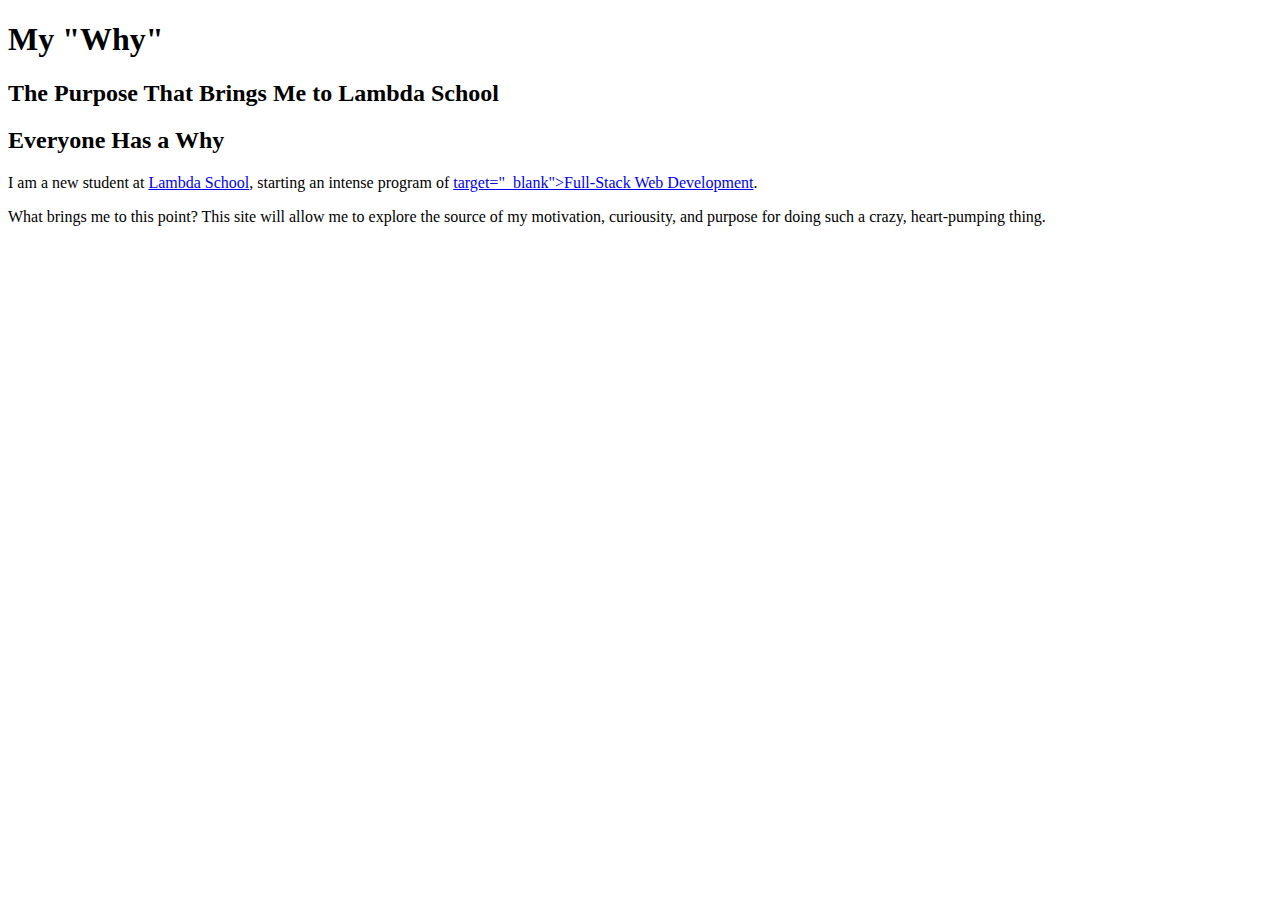
==== index.html @ 0f28d239 "Initial commit" ====
<!doctype html>

<html lang="en">
<head>
  <meta charset="utf-8">
  <title>My Why For Becoming a Lambda School Student</title>
  <meta name="description" content="tribute page and explanation">
  <meta name="author" content="Heather Nuffer">
  <link rel="stylesheet" href="styles.css">
  <meta name="viewport" content="width=device-width, initial-scale=1.0">

</head>

<body>
  <header>
    <h1> My "Why"
      <h2>The Purpose That Brings Me to Lambda School</h2>

    </header>
    <section id="introduction">
      <h2>Everyone Has a Why</h2>
      <p>I am a new student at <a href="https://lambdaschool.com/"
        target="_blank">Lambda School</a>, starting
        an intense program of <a href="https://lambdaschool.com/courses/full-stack-web-development">
          target="_blank">Full-Stack Web Development</a>.
      <p>What brings me to this point? This site will allow me
      to explore the source of my motivation, curiousity, and purpose for doing such
      a crazy, heart-pumping thing. </p>


    </section>

</body>
</html>
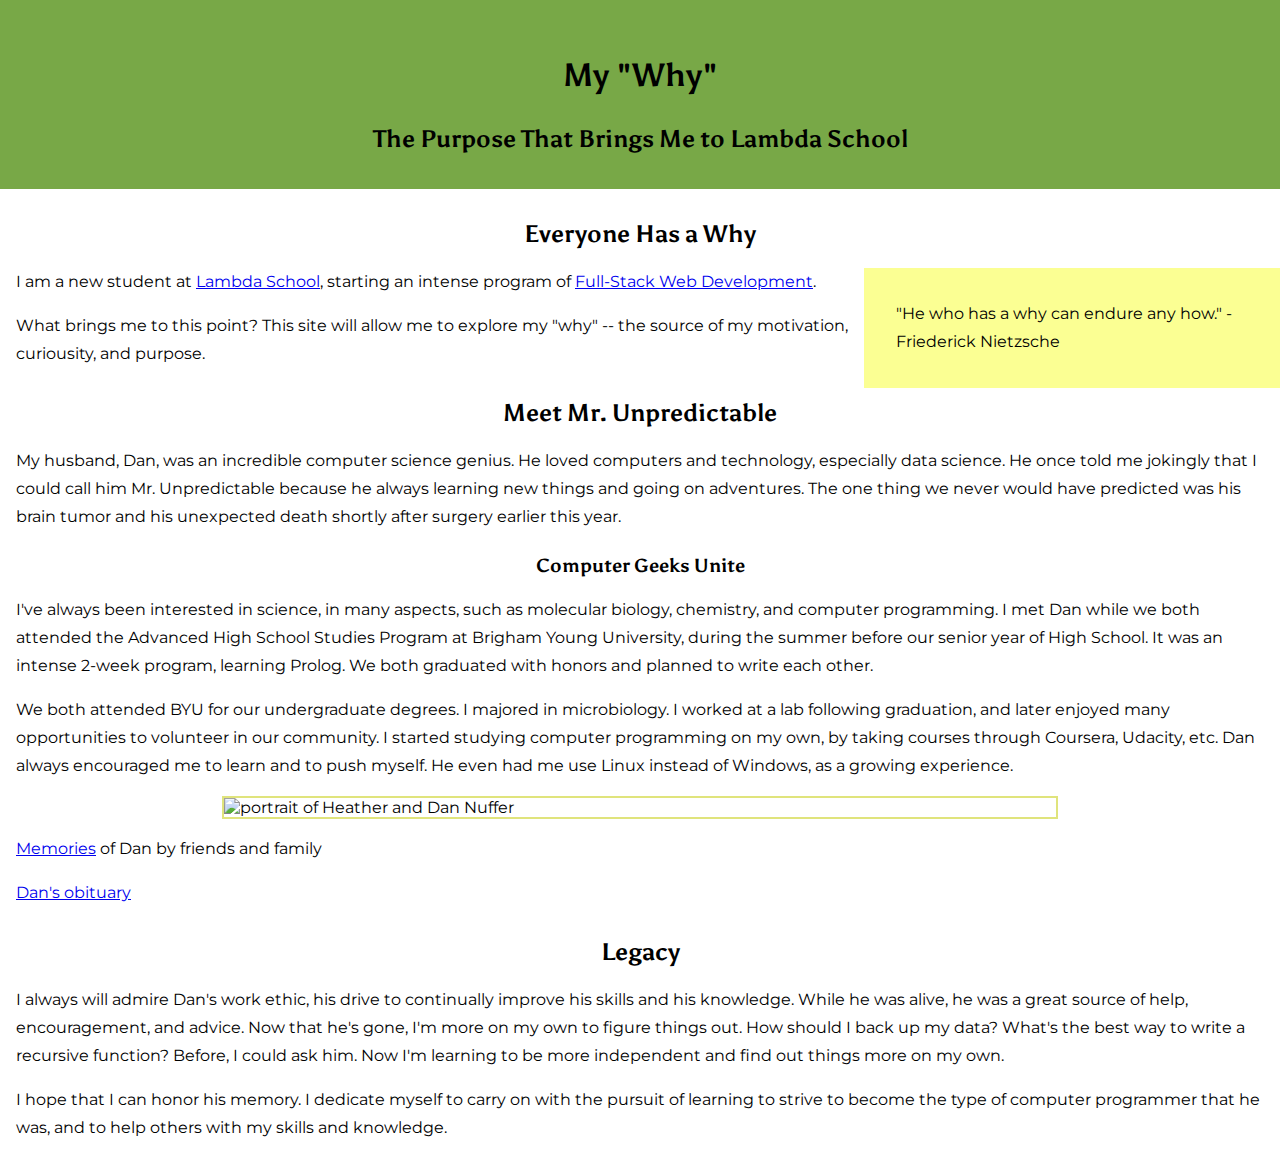
==== commit 245f0b05: "feat: more content and photo" ====
--- a/index.html
+++ b/index.html
@@ -17,18 +17,75 @@
       <h2>The Purpose That Brings Me to Lambda School</h2>
 
     </header>
+
+
+
     <section id="introduction">
       <h2>Everyone Has a Why</h2>
+      
+      <aside><p>"He who has a why can endure any how." - Friederick Nietzsche
+      </aside>
+
       <p>I am a new student at <a href="https://lambdaschool.com/"
         target="_blank">Lambda School</a>, starting
-        an intense program of <a href="https://lambdaschool.com/courses/full-stack-web-development">
+        an intense program of <a href="https://lambdaschool.com/courses/full-stack-web-development"
           target="_blank">Full-Stack Web Development</a>.
       <p>What brings me to this point? This site will allow me
-      to explore the source of my motivation, curiousity, and purpose for doing such
-      a crazy, heart-pumping thing. </p>
-
+      to explore my "why" -- the source of my motivation, curiousity, and purpose.</p>
 
     </section>
 
+
+    <section id="meetDan">
+      <h2>Meet Mr. Unpredictable</h2>
+      <p>My husband, Dan, was an incredible computer science genius.
+        He loved computers and technology, especially data science. He once
+        told me jokingly that I could call him Mr. Unpredictable because he always
+        learning new things and going on adventures. The one thing
+        we never would have predicted was his brain tumor and his unexpected death
+        shortly after surgery earlier this year.
+
+        <h3>Computer Geeks Unite</h3>
+        <p>I've always been interested in science, in many aspects, such as molecular
+        biology, chemistry, and computer programming. I met Dan while we both
+        attended the Advanced High School Studies Program at Brigham Young
+        University, during the summer before our senior year of High School.
+        It was an intense 2-week program, learning Prolog. We both graduated with
+        honors and planned to write each other.</p>
+
+        <p>We both attended BYU for our undergraduate degrees. I majored in
+          microbiology. I worked at a lab following graduation, and later
+          enjoyed many opportunities to volunteer in our community. I started
+          studying computer programming on my own, by taking courses through
+          Coursera, Udacity, etc. Dan always encouraged me to learn and to push
+          myself. He even had me use Linux instead of Windows, as a growing
+          experience.</p>
+
+        <img src="images/HeatherAndDanNuffer.jpg" alt="portrait of Heather and Dan Nuffer" />
+    </section>
+
+        <p><a href="https://www.weremember.com/dan-nuffer/7s9k/memories"
+          target="_blank">Memories</a> of Dan by friends and family</p>
+        <p><a href="https://www.warenski.com/nuffer.php" target="_blank">
+          Dan's obituary</a>
+
+      <section id="legacy">
+        <h2>Legacy</h2>
+        <p>I always will admire Dan's work ethic, his drive to continually improve
+          his skills and his knowledge. While he was alive, he was a great source of
+          help, encouragement, and advice. Now that he's gone, I'm more on my own
+          to figure things out. How should I back up my data? What's the best
+          way to write a recursive function? Before, I could ask him. Now I'm
+          learning to be more independent and find out things more on my own.
+          </p>
+
+          <p>I hope that I can honor his memory. I dedicate myself to carry on with
+            the pursuit of learning to strive to become the type of computer
+            programmer that he was, and to help others with my
+              skills and knowledge.</p>
+            </head>
+        </section>
+
+
 </body>
 </html>
--- a/styles.css
+++ b/styles.css
@@ -0,0 +1,43 @@
+@import url('https://fonts.googleapis.com/css?family=Asul|Montserrat&display=swap');
+
+body {
+  font-family: 'Montserrat', sans-serif;
+  margin: 0;
+  padding: 0;
+}
+
+header {
+  background-color: #78a847;
+  padding: 1em;
+}
+
+h1 {
+  font-size: 2em;
+}
+
+
+h1, h2, h3 {
+    font-family: 'Asul', cursive;
+    text-align: center;
+    margin-top: 1.25em;
+}
+
+img {
+  max-width: 65%;
+  margin: 0 auto;
+  display: block;
+  border: 2px solid #e0e47c;
+
+}
+
+p {
+  line-height: 1.75em;
+  margin: 1em;
+}
+
+aside {
+  float: right;
+  padding: 1em;
+  background-color: #fbff93;
+  width: 30%;
+}
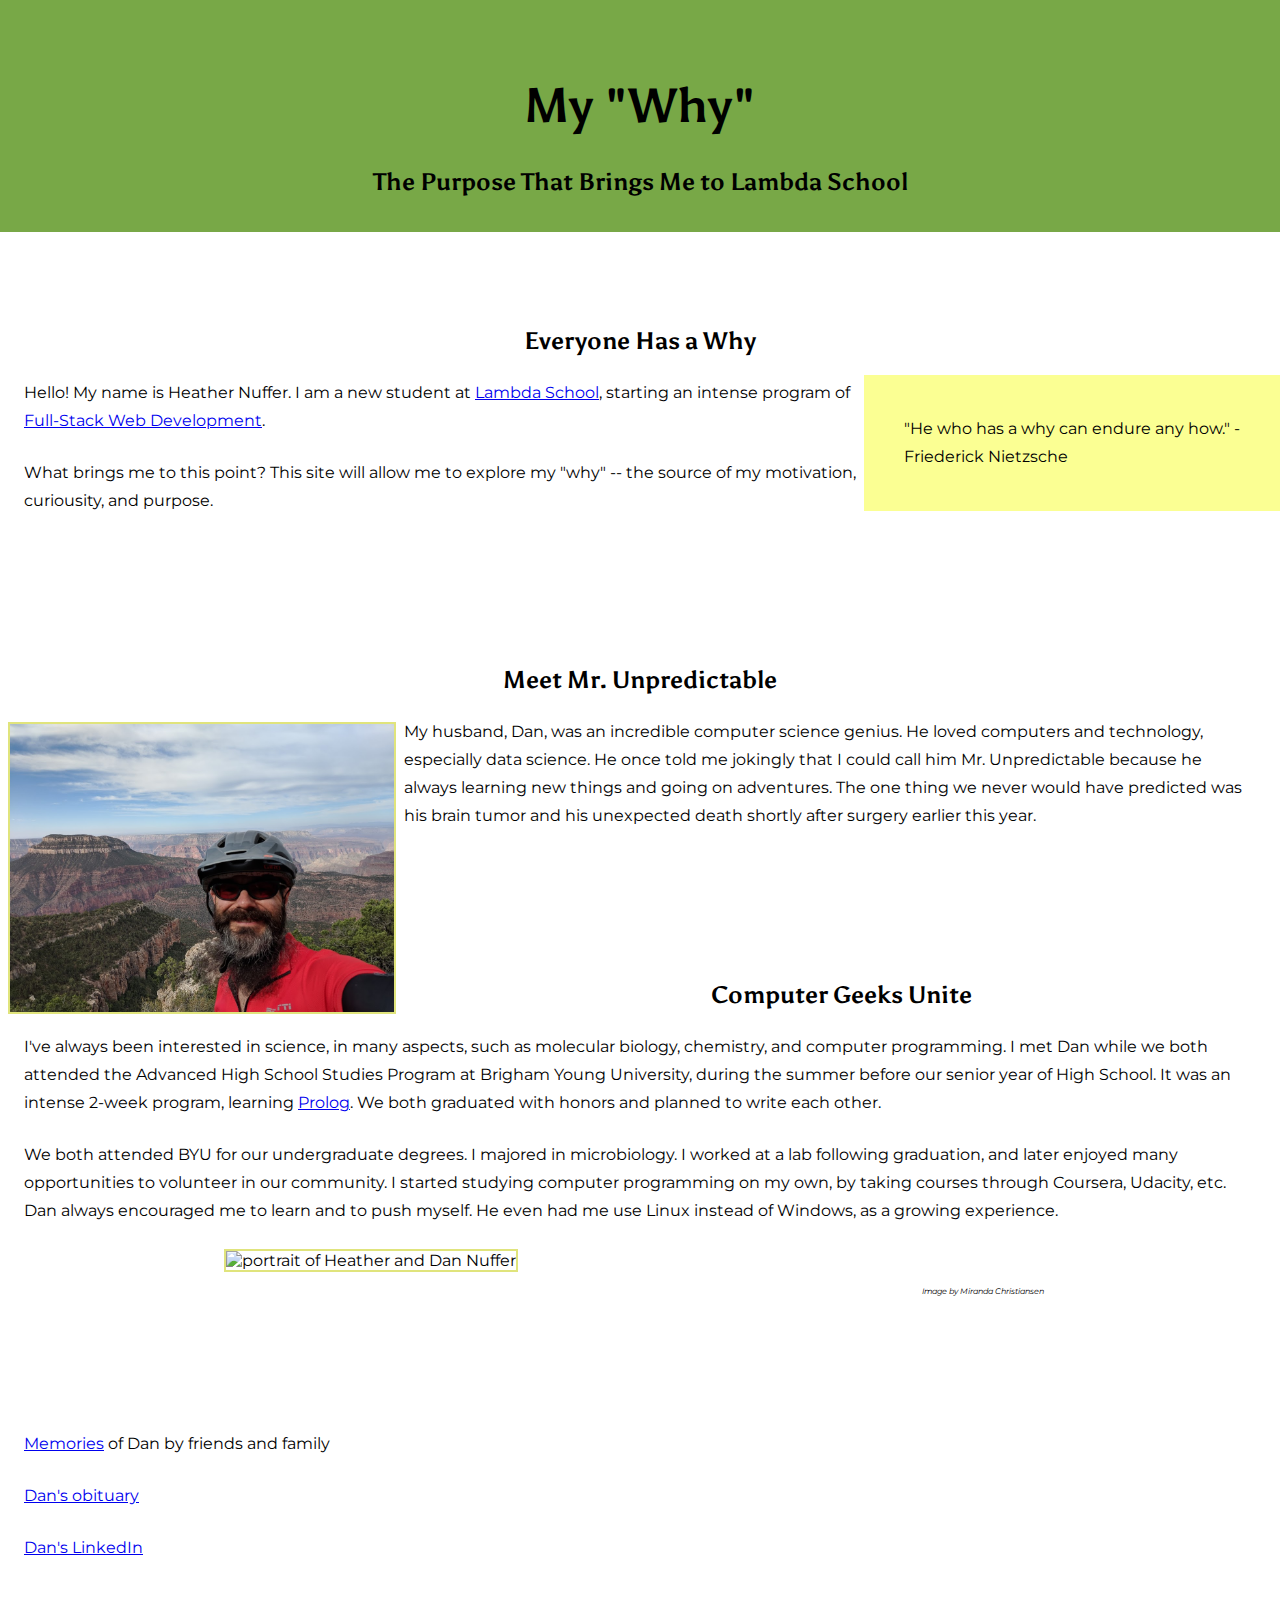
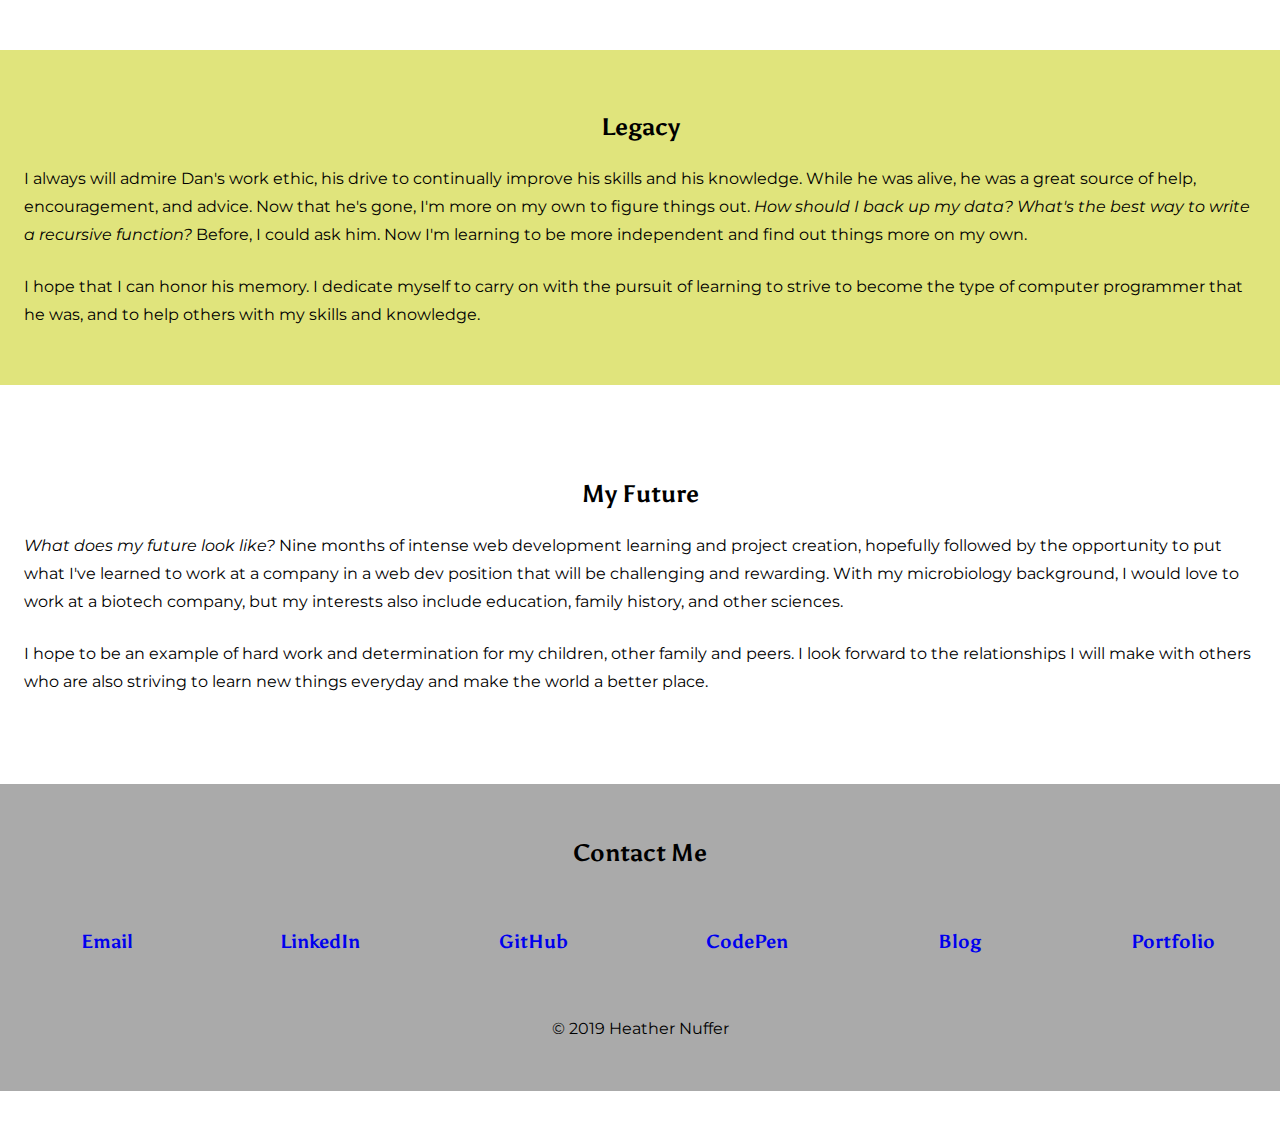
==== commit 1fb2c81f: "Feat: new image, footer content" ====
--- a/index.html
+++ b/index.html
@@ -22,11 +22,11 @@
 
     <section id="introduction">
       <h2>Everyone Has a Why</h2>
-      
+
       <aside><p>"He who has a why can endure any how." - Friederick Nietzsche
       </aside>
 
-      <p>I am a new student at <a href="https://lambdaschool.com/"
+      <p>Hello! My name is Heather Nuffer. I am a new student at <a href="https://lambdaschool.com/"
         target="_blank">Lambda School</a>, starting
         an intense program of <a href="https://lambdaschool.com/courses/full-stack-web-development"
           target="_blank">Full-Stack Web Development</a>.
@@ -38,19 +38,26 @@
 
     <section id="meetDan">
       <h2>Meet Mr. Unpredictable</h2>
+
+      <img id="bikePic" src="images/DanNufferBiking.jpg" alt="Dan Nuffer on a bike ride" />
+
       <p>My husband, Dan, was an incredible computer science genius.
         He loved computers and technology, especially data science. He once
         told me jokingly that I could call him Mr. Unpredictable because he always
         learning new things and going on adventures. The one thing
         we never would have predicted was his brain tumor and his unexpected death
         shortly after surgery earlier this year.
+    </section>
 
-        <h3>Computer Geeks Unite</h3>
+    <section id="together">
+
+        <h2>Computer Geeks Unite</h2>
         <p>I've always been interested in science, in many aspects, such as molecular
         biology, chemistry, and computer programming. I met Dan while we both
         attended the Advanced High School Studies Program at Brigham Young
         University, during the summer before our senior year of High School.
-        It was an intense 2-week program, learning Prolog. We both graduated with
+        It was an intense 2-week program, learning <a href="https://www.geeksforgeeks.org/prolog-an-introduction/"
+        target = "_blank">Prolog</a>. We both graduated with
         honors and planned to write each other.</p>
 
         <p>We both attended BYU for our undergraduate degrees. I majored in
@@ -61,21 +68,29 @@
           myself. He even had me use Linux instead of Windows, as a growing
           experience.</p>
 
-        <img src="images/HeatherAndDanNuffer.jpg" alt="portrait of Heather and Dan Nuffer" />
+        <figure>
+          <img src="images/HeatherAndDanNuffer.jpg" alt="portrait of Heather and Dan Nuffer" />
+          <figcaption><p class="source">Image by Miranda Christiansen</p>
+          </figcaption>
+        </figure>
     </section>
 
+    <section id="links">
         <p><a href="https://www.weremember.com/dan-nuffer/7s9k/memories"
           target="_blank">Memories</a> of Dan by friends and family</p>
         <p><a href="https://www.warenski.com/nuffer.php" target="_blank">
           Dan's obituary</a>
+        <p><a href="https://www.linkedin.com/in/dannuffer/"
+          target="_blank">Dan's LinkedIn</a>
+    </section>
 
-      <section id="legacy">
+    <section id="legacy">
         <h2>Legacy</h2>
         <p>I always will admire Dan's work ethic, his drive to continually improve
           his skills and his knowledge. While he was alive, he was a great source of
           help, encouragement, and advice. Now that he's gone, I'm more on my own
-          to figure things out. How should I back up my data? What's the best
-          way to write a recursive function? Before, I could ask him. Now I'm
+          to figure things out. <span class="questions">How should I back up my data? What's the best
+          way to write a recursive function?</span> Before, I could ask him. Now I'm
           learning to be more independent and find out things more on my own.
           </p>
 
@@ -84,8 +99,56 @@
             programmer that he was, and to help others with my
               skills and knowledge.</p>
             </head>
+      </section>
+
+      <section>
+          <h2>My Future</h2>
+          <p><span class="questions">What does my future look like?</span> Nine months of intense web development
+            learning and project creation, hopefully followed by the opportunity to put what I've learned
+            to work at a company in a web dev position that will be challenging
+            and rewarding. With my microbiology background, I would love to work
+            at a biotech company, but my interests also include education, family
+            history, and other sciences.</p>
+
+          <p>I hope to be an example of hard work and determination for my children,
+          other family and peers. I look forward to the relationships I will make
+          with others who are also striving to learn new things everyday and make the
+          world a better place.</p>
+
+      </section>
+
+      <footer>
+        <div id="contact-title">
+          <h2>Contact Me</h2>
+        </div>
+
+        <section id="contact">
+
+          <div class="contact-circle">
+            <a href="mailto:zzzuzz@gmail.com"><h3>Email</h3></a>
+          </div>
+
+          <div class="contact-circle">
+            <a id="profile-link" href="https://www.linkedin.com/in/heather-nuffer/" target="_blank"><h3>LinkedIn</h3></a>
+          </div>
+          <div class="contact-circle">
+            <a href="https://github.com/ethyl2" target="_blank"><h3>GitHub</h3></a>
+          </div>
+          <div class="contact-circle">
+            <a href="https://codepen.io/ethyl2/" target="_blank"><h3>CodePen</h3></a>
+          </div>
+          <div class="contact-circle">
+            <a href="https://creativejuice-head.blogspot.com/" target="_blank"><h3>Blog</h3></a>
+          </div>
+          <div class="contact-circle">
+          <a href="https://codepen.io/ethyl2/full/ejvway" target="_blank"><h3>Portfolio</h3></a>
+          </div>
         </section>
 
+        <section id="copyright">
+          <p>&copy; 2019 Heather Nuffer</p>
+        </section>
 
+      </footer>
 </body>
 </html>
--- a/styles.css
+++ b/styles.css
@@ -12,7 +12,7 @@
 }
 
 h1 {
-  font-size: 2em;
+  font-size: 3em;
 }
 
 
@@ -22,17 +22,21 @@
     margin-top: 1.25em;
 }
 
-img {
+figure {
+  position: inline-block;
   max-width: 65%;
   margin: 0 auto;
-  display: block;
+}
+
+img {
+  margin: 0 auto;
   border: 2px solid #e0e47c;
-
+  max-width: 100%;
 }
 
 p {
   line-height: 1.75em;
-  margin: 1em;
+  margin: 1.5em;
 }
 
 aside {
@@ -41,3 +45,59 @@
   background-color: #fbff93;
   width: 30%;
 }
+
+section {
+  margin: 2em 0;
+  padding: 2em 0;
+}
+
+#bikePic {
+  float: left;
+  max-width: 30%;
+  margin: 0.5em;
+}
+
+.questions {
+  font-style: italic;
+}
+
+figcaption {
+  font-size: 0.5em;
+  font-style: italic;
+  text-align: right;
+}
+#legacy {
+  background-color: #e0e47c;
+}
+
+footer {
+  margin: 2em 0;
+  background-color: #aaa;
+  padding: 1.5em 0;
+  text-align: center;
+}
+
+footer section {
+  margin: 0;
+  padding: 0;
+}
+
+#contact {
+  display: grid;
+  grid-template-columns: repeat(6, 1fr);
+  width: 100vw;
+
+}
+
+.contact-circle {
+  height: 4em;
+  margin: 1em;
+  padding-top: 0.5em;
+}
+
+.contact-circle a {
+  text-decoration: none;
+}
+
+.contact-circle h3 {
+  margin: 1em;
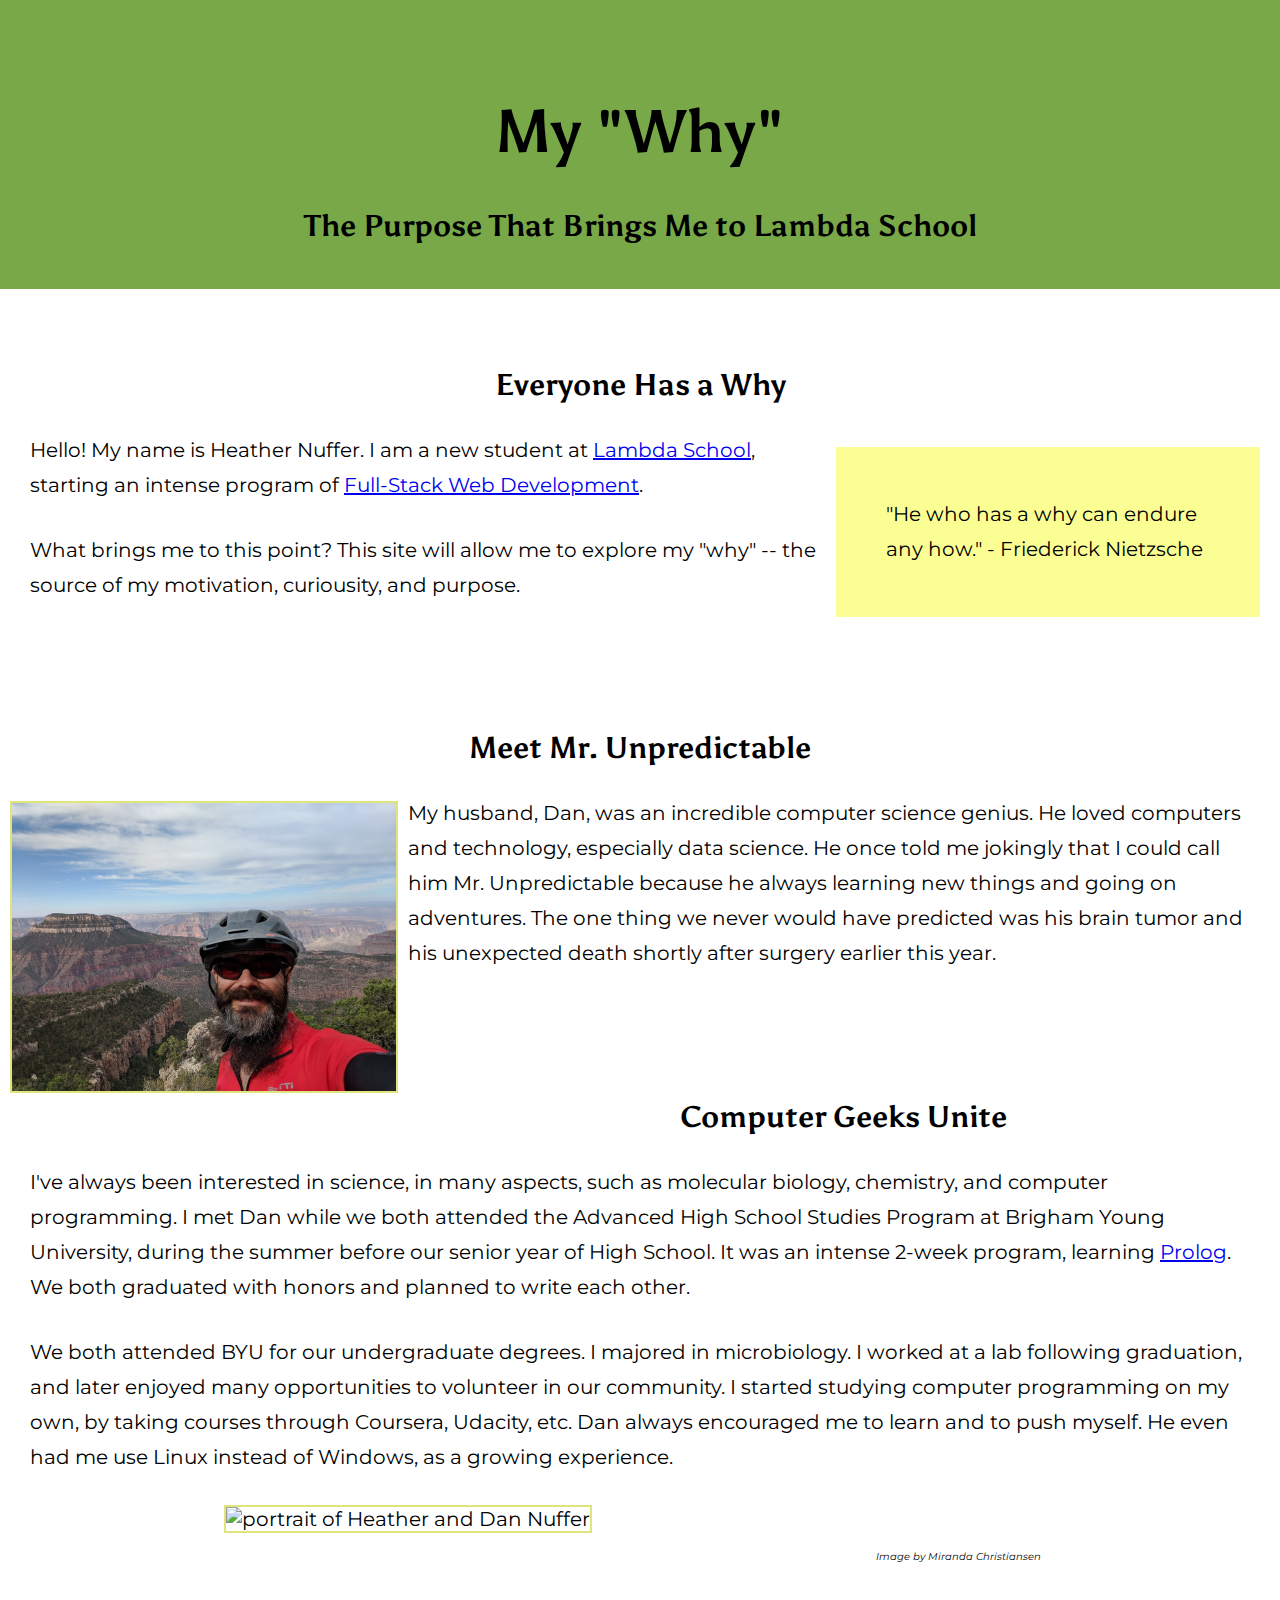
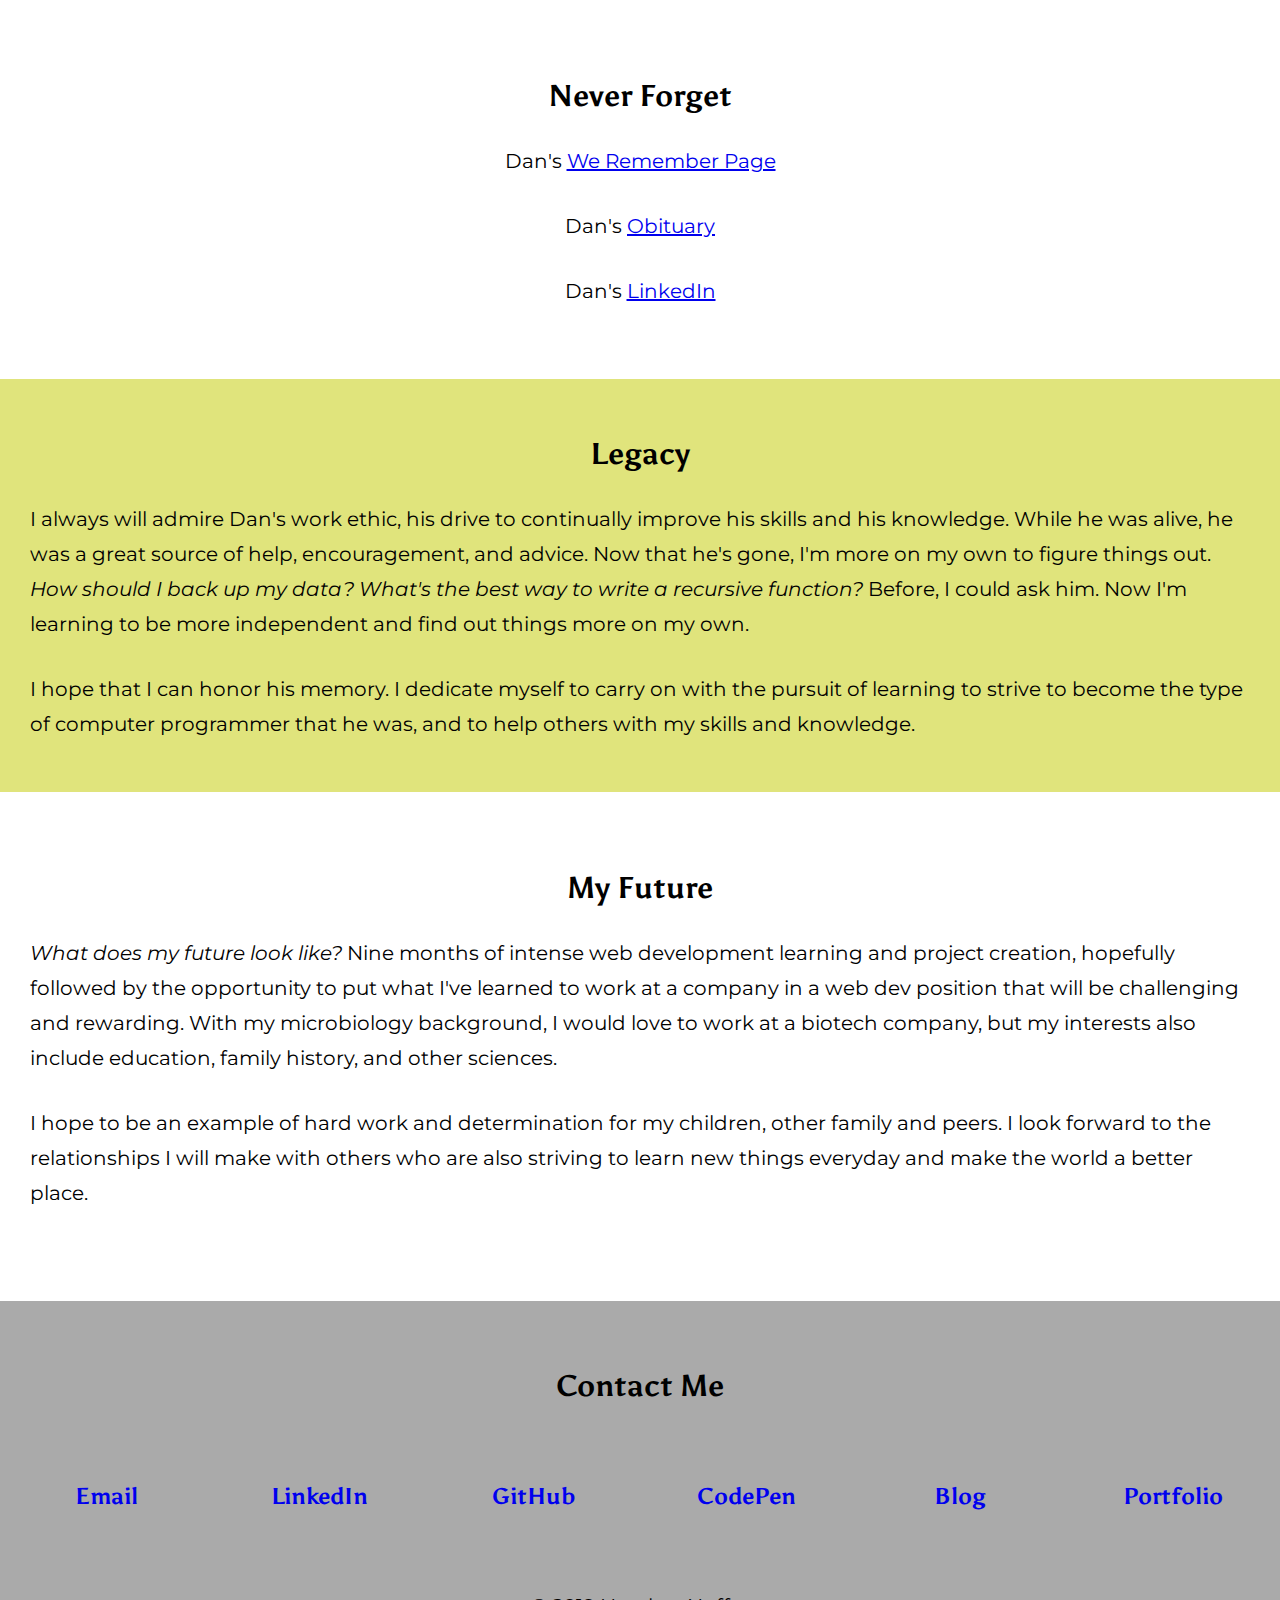
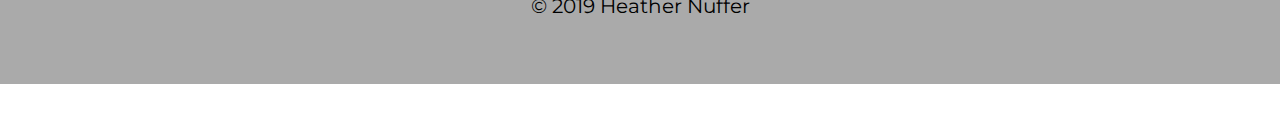
==== commit a390922b: "feat: Improve content placement" ====
--- a/index.html
+++ b/index.html
@@ -76,12 +76,13 @@
     </section>
 
     <section id="links">
-        <p><a href="https://www.weremember.com/dan-nuffer/7s9k/memories"
-          target="_blank">Memories</a> of Dan by friends and family</p>
-        <p><a href="https://www.warenski.com/nuffer.php" target="_blank">
-          Dan's obituary</a>
-        <p><a href="https://www.linkedin.com/in/dannuffer/"
-          target="_blank">Dan's LinkedIn</a>
+      <h2>Never Forget</h2>
+      <p>Dan's <a href="https://www.weremember.com/dan-nuffer/7s9k/memories"
+        target="_blank">We Remember Page</a></p>
+      <p>Dan's <a href="https://www.warenski.com/nuffer.php" target="_blank">
+        Obituary</a>
+      <p>Dan's <a href="https://www.linkedin.com/in/dannuffer/"
+        target="_blank">LinkedIn</a>
     </section>
 
     <section id="legacy">
--- a/styles.css
+++ b/styles.css
@@ -4,6 +4,7 @@
   font-family: 'Montserrat', sans-serif;
   margin: 0;
   padding: 0;
+  font-size: 1.25em;
 }
 
 header {
@@ -44,11 +45,12 @@
   padding: 1em;
   background-color: #fbff93;
   width: 30%;
+  margin: 1em;
 }
 
 section {
-  margin: 2em 0;
-  padding: 2em 0;
+  margin: 1em 0;
+  padding: 1em 0;
 }
 
 #bikePic {
@@ -66,6 +68,11 @@
   font-style: italic;
   text-align: right;
 }
+
+#links p {
+  text-align: center;
+}
+
 #legacy {
   background-color: #e0e47c;
 }
@@ -85,8 +92,8 @@
 #contact {
   display: grid;
   grid-template-columns: repeat(6, 1fr);
+  justify-content: space-around;
   width: 100vw;
-
 }
 
 .contact-circle {
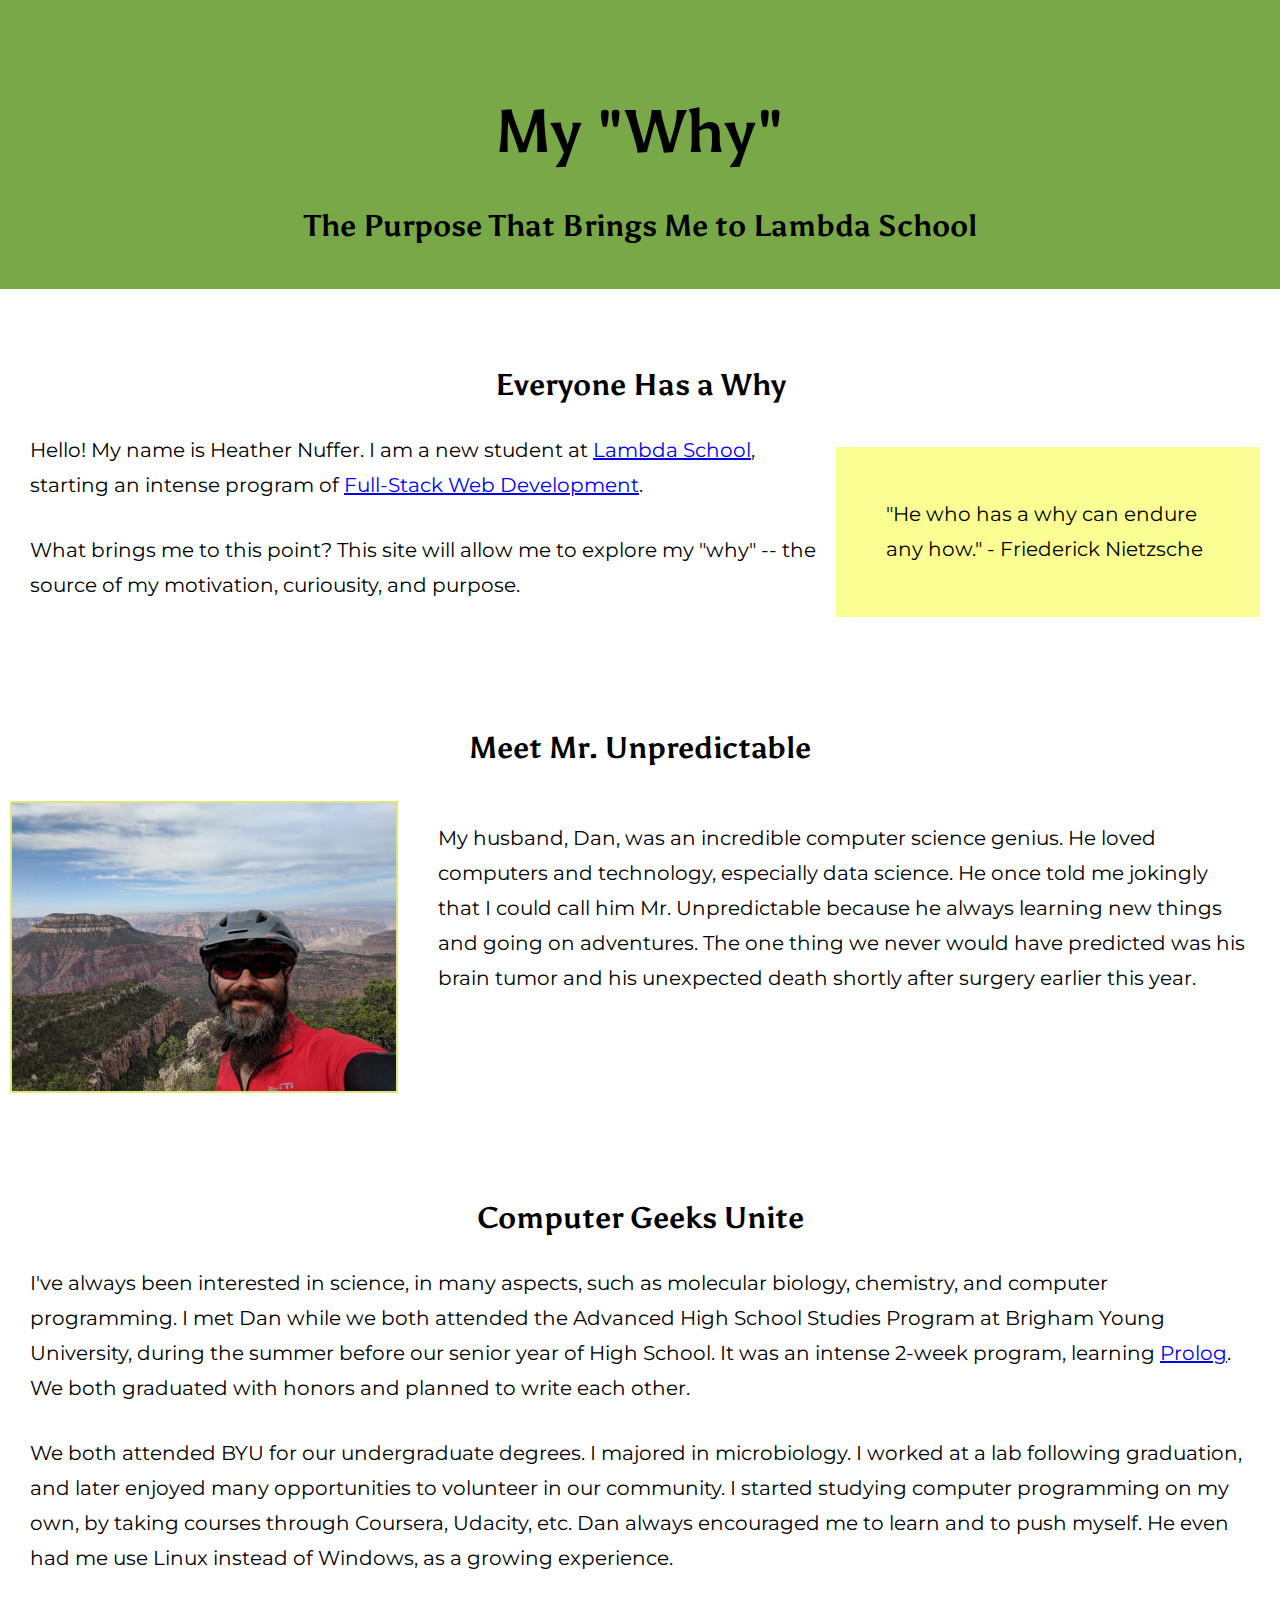
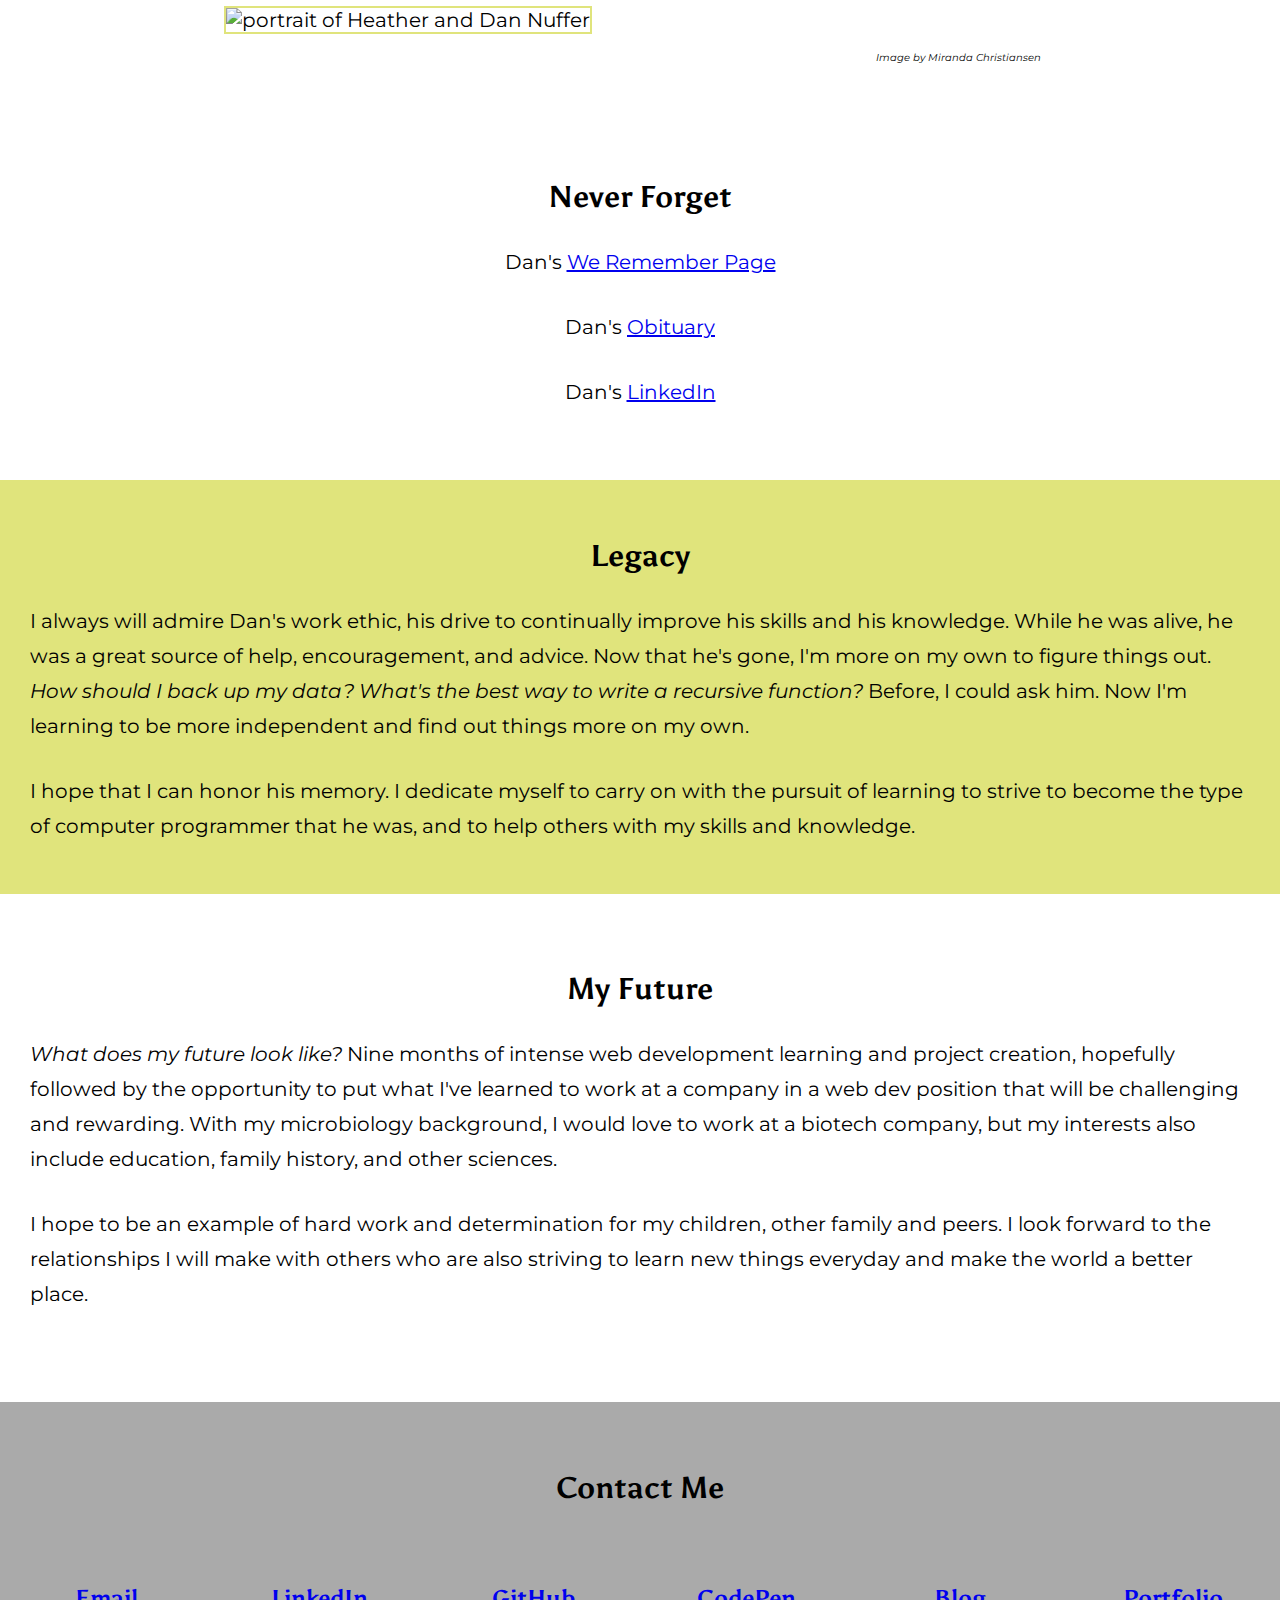
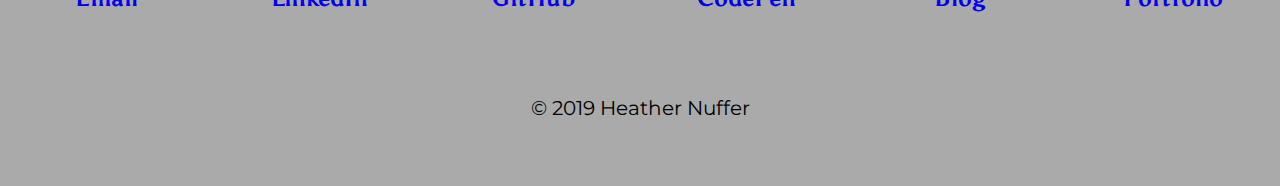
==== commit 3c4c7ccb: "Style: Adds mobile styles" ====
--- a/index.html
+++ b/index.html
@@ -38,15 +38,17 @@
 
     <section id="meetDan">
       <h2>Meet Mr. Unpredictable</h2>
+      <div id="unpredictable-content">
+        <img id="bikePic" src="images/DanNufferBiking.jpg" alt="Dan Nuffer on a bike ride" />
 
-      <img id="bikePic" src="images/DanNufferBiking.jpg" alt="Dan Nuffer on a bike ride" />
-
-      <p>My husband, Dan, was an incredible computer science genius.
-        He loved computers and technology, especially data science. He once
-        told me jokingly that I could call him Mr. Unpredictable because he always
-        learning new things and going on adventures. The one thing
-        we never would have predicted was his brain tumor and his unexpected death
-        shortly after surgery earlier this year.
+        <p>My husband, Dan, was an incredible computer science genius.
+          He loved computers and technology, especially data science. He once
+          told me jokingly that I could call him Mr. Unpredictable because he always
+          learning new things and going on adventures. The one thing
+          we never would have predicted was his brain tumor and his unexpected death
+          shortly after surgery earlier this year.
+        </p>
+      </div>
     </section>
 
     <section id="together">
--- a/styles.css
+++ b/styles.css
@@ -16,11 +16,12 @@
   font-size: 3em;
 }
 
-
-h1, h2, h3 {
-    font-family: 'Asul', cursive;
-    text-align: center;
-    margin-top: 1.25em;
+h1,
+h2,
+h3 {
+  font-family: 'Asul', cursive;
+  text-align: center;
+  margin-top: 1.25em;
 }
 
 figure {
@@ -78,7 +79,7 @@
 }
 
 footer {
-  margin: 2em 0;
+  margin-top: 2em;
   background-color: #aaa;
   padding: 1.5em 0;
   text-align: center;
@@ -108,3 +109,39 @@
 
 .contact-circle h3 {
   margin: 1em;
+}
+
+#unpredictable-content {
+  display: flex;
+}
+
+@media (max-width: 500px) {
+  #contact {
+    display: flex;
+    flex-flow: column;
+  }
+  .contact-circle {
+    height: auto;
+    padding: auto;
+    margin: auto;
+  }
+  .contact-circle h3 {
+    margin: auto;
+    font-size: 0.75em;
+  }
+  aside {
+    float: none;
+    width: 80%;
+    margin: auto;
+    font-style: italic;
+    font-size: 0.75em;
+  }
+  #unpredictable-content {
+    flex-flow: column;
+  }
+  #bikePic {
+    max-width: 80%;
+    float: none;
+    margin: auto;
+  }
+}
